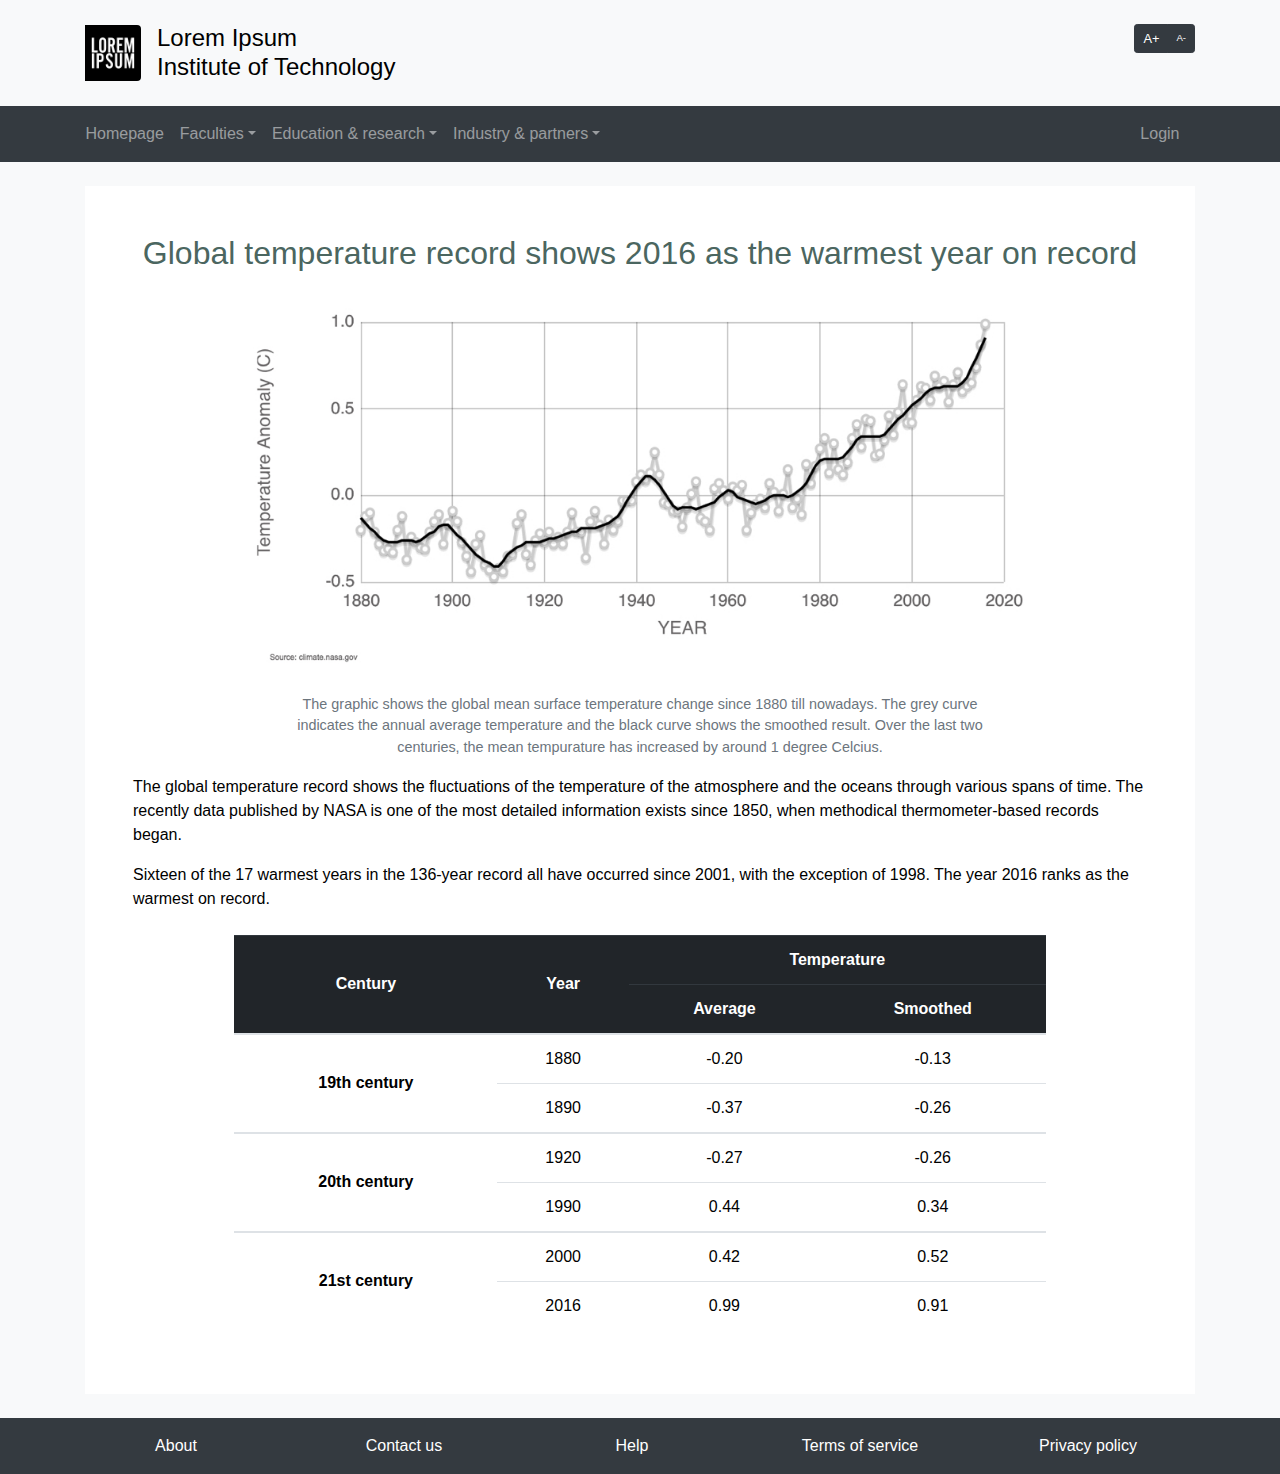
==== src/article.html @ cc1d7dc4 "table headers th and scope" ====
<!DOCTYPE html>
<html lang="en" id="root">

<head>
    <meta charset="UTF-8">
    <meta name="viewport" content="width=device-width, initial-scale=1, shrink-to-fit=no">
    <meta http-equiv="X-UA-Compatible" content="ie=edge">
    <title>Lorem Ipsum Institute of Technolgoy</title>
    <link href="./css/bootstrap.css" rel="stylesheet">
    <link href="./css/common.css" rel="stylesheet">
    <link href="./css/article.css" rel="stylesheet">
</head>

<body class="d-flex flex-column bg-light">
    <header role="banner">
        <div class="container-fluid d-none d-lg-block my-4 header">
            <div class="container">
                <div class="row no-gutters">
                    <div class="col-8 media">
                        <img class="align-self-center mr-3 rounded-right logo" src="./img/logo.jpg">
                        <div class="media-body align-self-center">
                            <div class="mb-0 title">Lorem Ipsum
                                <br>Institute of Technology
                            </div>
                        </div>
                    </div>
                    <div class="col-4">
                        <div class="btn-toolbar justify-content-end">
                            <div class="btn-group btn-group-sm">
                                <button class="btn btn-dark font-increase-button" id="font-increase-button">A+</button>
                                <button class="btn btn-dark font-decrease-button" id="font-decrease-button">A-</button>
                            </div>
                        </div>
                    </div>
                </div>
            </div>
        </div>
    </header>
    <nav role="navigation">
        <div class="container-fluid bg-dark nav">
            <div class="container">
                <div class="navbar navbar-dark bg-dark navbar-expand-lg px-0">
                    <div class="navbar-brand d-lg-none">
                        <img class="rounded-right" src="./img/logo.jpg" width="40" height="40">
                    </div>
                    <button class="navbar-toggler" type="button">
                        <span class="navbar-toggler-icon"></span>
                    </button>
                    <div class="collapse navbar-collapse" id="nav-bar-content">
                        <div class="navbar-nav mr-auto">
                            <div class="nav-item">
                                <a class="nav-link" href="./">Homepage</a>
                            </div>
                            <div class="nav-item dropdown">
                                <a class="nav-link dropdown-toggle" href="#" id="nav-bar-faculties">Faculties</a>
                                <div class="dropdown-menu">
                                    <div>
                                        <a class="dropdown-item" href="./empty.html?title=Applied+sciences">Applied sciences</a>
                                    </div>
                                    <div>
                                        <a class="dropdown-item" href="./empty.html?title=Architecture+%26+planning">Architecture &amp; planning</a>
                                    </div>
                                    <div>
                                        <a class="dropdown-item" href="./empty.html?title=Construction+%26+environment">Construction &amp; environment</a>
                                    </div>
                                    <div>
                                        <a class="dropdown-item" href="./empty.html?title=Engineering">Engineering</a>
                                    </div>
                                    <div>
                                        <a class="dropdown-item" href="./empty.html?title=Health+%26+social+sciences">Health &amp; social sciences</a>
                                    </div>
                                </div>
                            </div>
                            <div class="nav-item dropdown">
                                <a class="nav-link dropdown-toggle" href="#" id="nav-bar-education">Education &amp; research</a>
                                <div class="dropdown-menu">
                                    <div>
                                        <a class="dropdown-item" href="./empty.html?title=Bachelor">Bachelor</a>
                                    </div>
                                    <div>
                                        <a class="dropdown-item" href="./empty.html?title=Master">Master</a>
                                    </div>
                                    <div>
                                        <a class="dropdown-item" href="./empty.html?title=Continuing+education">Continuing education</a>
                                    </div>
                                    <div>
                                        <a class="dropdown-item" href="./empty.html?title=Doctorate">Doctorate</a>
                                    </div>
                                </div>
                            </div>
                            <div class="nav-item dropdown">
                                <a class="nav-link dropdown-toggle" href="#" id="nav-bar-industry">Industry &amp; partners</a>
                                <div class="dropdown-menu">
                                    <div>
                                        <a class="dropdown-item" href="./empty.html?title=Public+relations">Public relations</a>
                                    </div>
                                    <div>
                                        <a class="dropdown-item" href="./empty.html?title=Commercialization">Commercialization</a>
                                    </div>
                                    <div>
                                        <a class="dropdown-item" href="./empty.html?title=Sponsors+%26+partners">Sponsors &amp; partners</a>
                                    </div>
                                </div>
                            </div>
                        </div>
                        <div class="navbar-nav">
                            <div class="nav-item">
                                <a class="nav-link" href="./login.html">Login</a>
                            </div>
                        </div>
                    </div>
                </div>
                <div class="d-lg-none">
                    <div class="btn-toolbar justify-content-end">
                        <div class="btn-group btn-group-sm">
                            <button class="btn btn-dark text-white font-increase-button" id="font-increase-button-1">A+</button>
                            <button class="btn btn-dark text-white font-decrease-button" id="font-decrease-button-1">A-</button>
                        </div>
                    </div>
                </div>
            </div>
        </div>
    </nav>
    <main role="main">
        <div class="container mt-4 main" id="main">
            <article role="article">
                <div class="p-5 bg-white">
                    <h1 class="text-primary text-center mb-4 title">Global temperature record shows 2016 as the warmest year on record</h1>
                    <div class="text-center wrapper">
                        <img src="./img/temperature.jpg" class="figure-img img-fluid">
                        <p class="figure-caption text-center px-5">The graphic shows the global mean surface temperature change since 1880 till nowadays. The grey curve indicates
                            the annual average temperature and the black curve shows the smoothed result. Over the last two centuries,
                            the mean tempurature has increased by around 1 degree Celcius.</p>
                    </div>
                    <p>The global temperature record shows the fluctuations of the temperature of the atmosphere and the oceans through
                        various spans of time. The recently data published by NASA is one of the most detailed information exists
                        since 1850, when methodical thermometer-based records began.
                    </p>
                    <p>Sixteen of the 17 warmest years in the 136-year record all have occurred since 2001, with the exception of 1998.
                        The year 2016 ranks as the warmest on record.</p>
                    <div class="table-responsive mt-4 wrapper">
                        <table class="table text-center">
                            <col>
                            <col>
                            <colgroup span="2"></colgroup>
                            <tbody class="thead-dark">
                                <tr>
                                    <th scope="col" class="align-middle" rowspan="2">Century</th>
                                    <th scope="col" class="align-middle" rowspan="2">Year</th>
                                    <th scope="colgroup" class="align-middle" colspan="2">Temperature</th>
                                </tr>
                                <tr>
                                    <th scope="col" class="align-middle">Average</th>
                                    <th scope="col" class="align-middle">Smoothed</th>
                                </tr>
                            </tbody>
                            <tbody>
                                <tr>
                                    <th scope="rowgroup" class="align-middle" rowspan="2">19th century</th>
                                    <td>1880</td>
                                    <td>-0.20</td>
                                    <td>-0.13</td>
                                </tr>
                                <tr>
                                    <td>1890</td>
                                    <td>-0.37</td>
                                    <td>-0.26</td>
                                </tr>
                            </tbody>
                            <tbody>
                                <tr>
                                    <th scope="rowgrup" class="align-middle" rowspan="2">20th century</th>
                                    <td>1920</td>
                                    <td>-0.27</td>
                                    <td>-0.26</td>
                                </tr>
                                <tr>
                                    <td>1990</td>
                                    <td>0.44</td>
                                    <td>0.34</td>
                                </tr>
                            </tbody>
                            <tbody>
                                <tr>
                                    <th scope="rowgroup" class="align-middle" rowspan="2">21st century</td>
                                    <td>2000</td>
                                    <td>0.42</td>
                                    <td>0.52</td>
                                </tr>
                                <tr>
                                    <td>2016</td>
                                    <td>0.99</td>
                                    <td>0.91</td>
                                </tr>
                            </tbody>
                        </table>
                    </div>
                </div>
            </article>
        </div>
    </main>

    <footer role="contentinfo">
        <div class="container-fluid bg-dark mt-4 footer">
            <div class="container text-center py-3">
                <div class="row justify-content-around">
                    <a class="col-12 col-md mr-3 text-white" href="./empty.html?title=About">About</a>
                    <a class="col-12 col-md mr-3 text-white" href="./empty.html?title=Contact+us">Contact us</a>
                    <a class="col-12 col-md mr-3 text-white" href="./empty.html?title=Help">Help</a>
                    <a class="col-12 col-md mr-3 text-white" href="./empty.html?title=Terms+of+services">Terms of service</a>
                    <a class="col-12 col-md mr-3 text-white" href="./empty.html?title=Privacy+policy">Privacy policy</a>
                </div>
            </div>
        </div>
    </footer>

    <script type="text/javascript" src="./js/jquery.js"></script>
    <script type="text/javascript" src="./js/popper.js"></script>
    <script type="text/javascript" src="./js/bootstrap.js"></script>
    <script type="text/javascript" src="./js/common.js"></script>
    <script type="text/javascript" src="./js/article.js"></script>
</body>

</html>
---- src/css/common.css ----
html {
    font-size: 1rem
}

body,
html {
    height: 100%
}


body div,
body p {
    color: #000000
}

body a {
    color: #4b6660
}

body a:hover {
    color: #548958
}

.title {
    font-size: 2rem;
    font-weight: 100
}

.subtitle {
    font-size: 1.2rem
}

.header .logo {
    height: 3.5rem;
    width: 3.5rem
}

.header .title {
    font-size: 1.5rem;
    line-height: 1.8rem
}

.header .font-increase-button,
.nav .font-increase-button {
    font-size: .8rem
}

.header .font-decrease-button,
.nav .font-decrease-button {
    font-size: .6rem
}

.footer,
.header,
.nav {
    flex: 0 0 auto
}

.main {
    flex: 1 0 auto
}
---- src/css/article.css ----
.main .wrapper {
    margin: auto;
    width: 80%
}
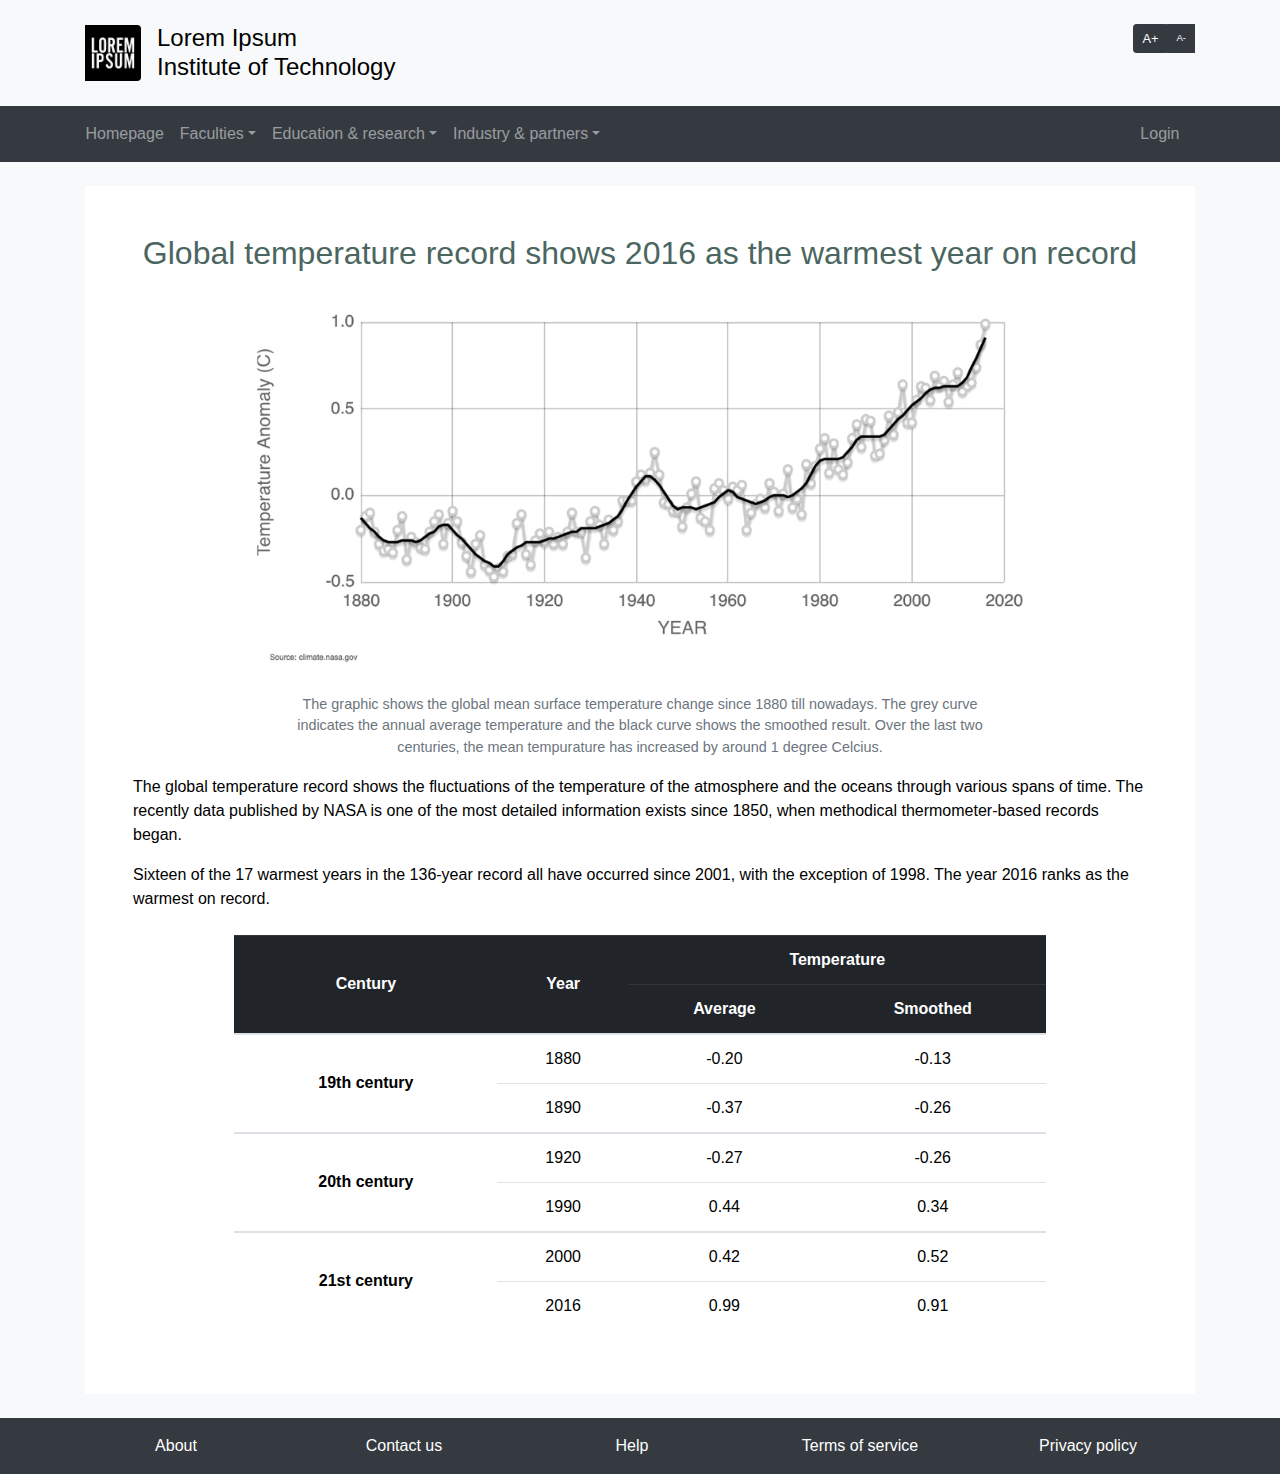
==== commit 3604ea3b: "increase/decrease font size" ====
--- a/src/article.html
+++ b/src/article.html
@@ -12,7 +12,7 @@
 </head>
 
 <body class="d-flex flex-column bg-light">
-    <header role="banner">
+    <header role="banner" id="header">
         <div class="container-fluid d-none d-lg-block my-4 header">
             <div class="container">
                 <div class="row no-gutters">
@@ -27,16 +27,23 @@
                     <div class="col-4">
                         <div class="btn-toolbar justify-content-end">
                             <div class="btn-group btn-group-sm">
-                                <button class="btn btn-dark font-increase-button" id="font-increase-button">A+</button>
-                                <button class="btn btn-dark font-decrease-button" id="font-decrease-button">A-</button>
-                            </div>
+                                <button class="btn btn-dark font-increase-button" id="font-increase-button" role="button" aria-describedby="increase-font-tooltip">A+</button>
+                                <div hidden id="increase-font-tooltip" role="tooltip">
+                                    Increase the font size.
+                                </div>
+                                <button class="btn btn-dark font-decrease-button" id="font-decrease-button" role="button" aria-describedby="decrease-font-tooltip">A-</button>
+                                <div hidden id="decrease-font-tooltip" role="tooltip">
+                                    Increase the font size.
+                                </div>
+                            </div>
+
                         </div>
                     </div>
                 </div>
             </div>
         </div>
     </header>
-    <nav role="navigation">
+    <nav role="navigation" id="nav">
         <div class="container-fluid bg-dark nav">
             <div class="container">
                 <div class="navbar navbar-dark bg-dark navbar-expand-lg px-0">
@@ -110,19 +117,11 @@
                         </div>
                     </div>
                 </div>
-                <div class="d-lg-none">
-                    <div class="btn-toolbar justify-content-end">
-                        <div class="btn-group btn-group-sm">
-                            <button class="btn btn-dark text-white font-increase-button" id="font-increase-button-1">A+</button>
-                            <button class="btn btn-dark text-white font-decrease-button" id="font-decrease-button-1">A-</button>
-                        </div>
-                    </div>
-                </div>
             </div>
         </div>
     </nav>
-    <main role="main">
-        <div class="container mt-4 main" id="main">
+    <main role="main" id="main">
+        <div class="container mt-4 main">
             <article role="article">
                 <div class="p-5 bg-white">
                     <h1 class="text-primary text-center mb-4 title">Global temperature record shows 2016 as the warmest year on record</h1>
@@ -200,7 +199,7 @@
         </div>
     </main>
 
-    <footer role="contentinfo">
+    <footer role="contentinfo" id="footer">
         <div class="container-fluid bg-dark mt-4 footer">
             <div class="container text-center py-3">
                 <div class="row justify-content-around">
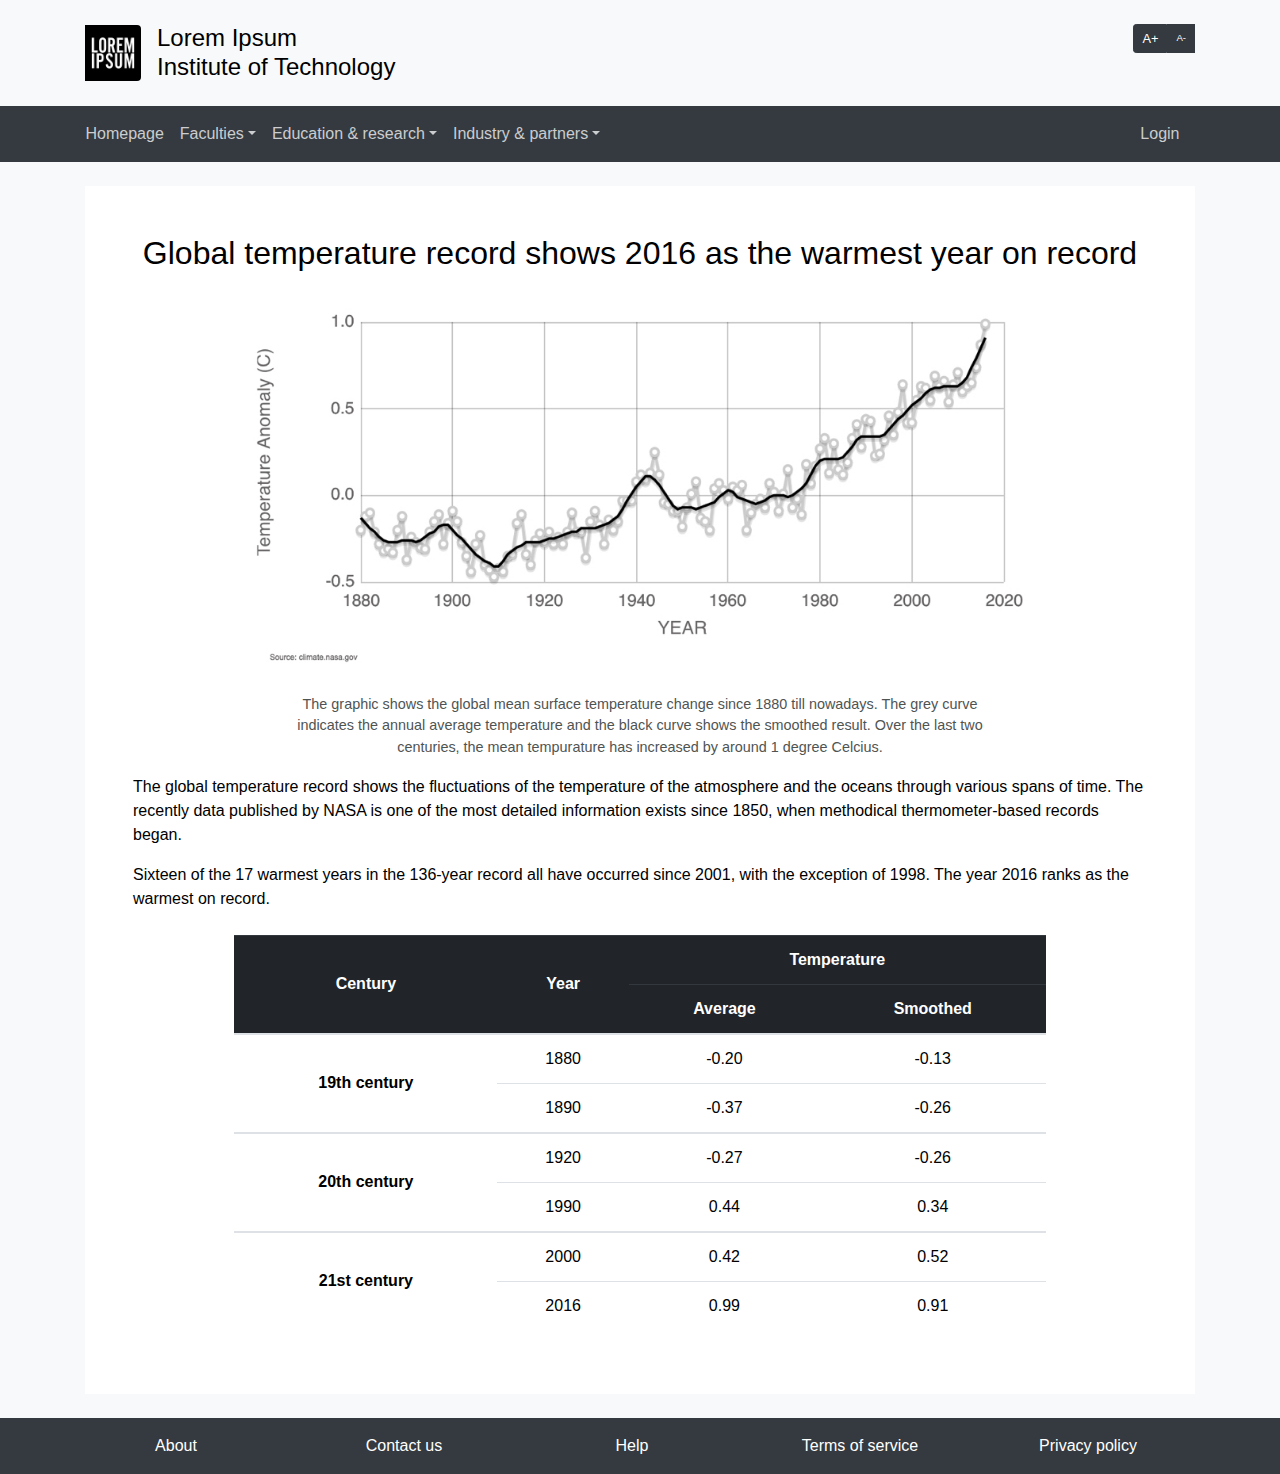
==== commit 2beb5196: "SPACE and ESC fixes" ====
--- a/src/article.html
+++ b/src/article.html
@@ -5,7 +5,7 @@
     <meta charset="UTF-8">
     <meta name="viewport" content="width=device-width, initial-scale=1, shrink-to-fit=no">
     <meta http-equiv="X-UA-Compatible" content="ie=edge">
-    <title>Lorem Ipsum Institute of Technolgoy</title>
+    <title> Global Temperature Record | Lorem Ipsum Institute of Technolgoy</title>
     <link href="./css/bootstrap.css" rel="stylesheet">
     <link href="./css/common.css" rel="stylesheet">
     <link href="./css/article.css" rel="stylesheet">
@@ -17,7 +17,7 @@
             <div class="container">
                 <div class="row no-gutters">
                     <div class="col-8 media">
-                        <img class="align-self-center mr-3 rounded-right logo" src="./img/logo.jpg">
+                        <img class="align-self-center mr-3 rounded-right logo" src="./img/logo.jpg" alt="">
                         <div class="media-body align-self-center">
                             <div class="mb-0 title">Lorem Ipsum
                                 <br>Institute of Technology
@@ -48,73 +48,74 @@
             <div class="container">
                 <div class="navbar navbar-dark bg-dark navbar-expand-lg px-0">
                     <div class="navbar-brand d-lg-none">
-                        <img class="rounded-right" src="./img/logo.jpg" width="40" height="40">
-                    </div>
-                    <button class="navbar-toggler" type="button">
+                        <img class="rounded-right" src="./img/logo.jpg" width="40" height="40" alt="">
+                    </div>
+                    <button class="navbar-toggler" type="button" role="button" aria-labelledby="navbar-toggler-menu">
                         <span class="navbar-toggler-icon"></span>
+                        <div role="tooltip" hidden id="navbar-toggler-menu">Toggle the navigation bar menu</div>
                     </button>
                     <div class="collapse navbar-collapse" id="nav-bar-content">
-                        <div class="navbar-nav mr-auto">
-                            <div class="nav-item">
+                        <ul class="navbar-nav mr-auto">
+                            <li class="nav-item">
                                 <a class="nav-link" href="./">Homepage</a>
-                            </div>
-                            <div class="nav-item dropdown">
-                                <a class="nav-link dropdown-toggle" href="#" id="nav-bar-faculties">Faculties</a>
-                                <div class="dropdown-menu">
-                                    <div>
+                            </li>
+                            <li class="nav-item dropdown">
+                                <a class="nav-link dropdown-toggle" href="#" id="nav-bar-faculties" aria-haspopup="true" aria-expanded="false">Faculties</a>
+                                <ul class="dropdown-menu"  >
+                                    <li>
                                         <a class="dropdown-item" href="./empty.html?title=Applied+sciences">Applied sciences</a>
-                                    </div>
-                                    <div>
+                                    </li>
+                                    <li>
                                         <a class="dropdown-item" href="./empty.html?title=Architecture+%26+planning">Architecture &amp; planning</a>
-                                    </div>
-                                    <div>
+                                    </li>
+                                    <li>
                                         <a class="dropdown-item" href="./empty.html?title=Construction+%26+environment">Construction &amp; environment</a>
-                                    </div>
-                                    <div>
+                                    </li>
+                                    <li>
                                         <a class="dropdown-item" href="./empty.html?title=Engineering">Engineering</a>
-                                    </div>
-                                    <div>
+                                    </li>
+                                    <li>
                                         <a class="dropdown-item" href="./empty.html?title=Health+%26+social+sciences">Health &amp; social sciences</a>
-                                    </div>
-                                </div>
-                            </div>
-                            <div class="nav-item dropdown">
-                                <a class="nav-link dropdown-toggle" href="#" id="nav-bar-education">Education &amp; research</a>
-                                <div class="dropdown-menu">
-                                    <div>
+                                    </li>
+                                </ul>
+                            </li>
+                            <li class="nav-item dropdown" >
+                                <a class="nav-link dropdown-toggle" href="#" id="nav-bar-education" aria-haspopup="true" aria-expanded="false">Education &amp; research</a>
+                                <ul class="dropdown-menu">
+                                    <li>
                                         <a class="dropdown-item" href="./empty.html?title=Bachelor">Bachelor</a>
-                                    </div>
-                                    <div>
+                                    </li>
+                                    <li>
                                         <a class="dropdown-item" href="./empty.html?title=Master">Master</a>
-                                    </div>
-                                    <div>
+                                    </li>
+                                    <li>
                                         <a class="dropdown-item" href="./empty.html?title=Continuing+education">Continuing education</a>
-                                    </div>
-                                    <div>
+                                    </li>
+                                    <li>
                                         <a class="dropdown-item" href="./empty.html?title=Doctorate">Doctorate</a>
-                                    </div>
-                                </div>
-                            </div>
-                            <div class="nav-item dropdown">
+                                    </li>
+                                </ul>
+                            </li>
+                            <li class="nav-item dropdown"  aria-haspopup="true" aria-expanded="false">
                                 <a class="nav-link dropdown-toggle" href="#" id="nav-bar-industry">Industry &amp; partners</a>
-                                <div class="dropdown-menu">
-                                    <div>
+                                <ul class="dropdown-menu">
+                                    <li>
                                         <a class="dropdown-item" href="./empty.html?title=Public+relations">Public relations</a>
-                                    </div>
-                                    <div>
+                                    </li>
+                                    <li>
                                         <a class="dropdown-item" href="./empty.html?title=Commercialization">Commercialization</a>
-                                    </div>
-                                    <div>
+                                    </li>
+                                    <li>
                                         <a class="dropdown-item" href="./empty.html?title=Sponsors+%26+partners">Sponsors &amp; partners</a>
-                                    </div>
-                                </div>
-                            </div>
-                        </div>
-                        <div class="navbar-nav">
-                            <div class="nav-item">
+                                    </li>
+                                </ul>
+                            </li>
+                        </ul>
+                        <ul class="navbar-nav">
+                            <li class="nav-item">
                                 <a class="nav-link" href="./login.html">Login</a>
-                            </div>
-                        </div>
+                            </li>
+                        </ul>
                     </div>
                 </div>
             </div>
@@ -126,10 +127,14 @@
                 <div class="p-5 bg-white">
                     <h1 class="text-primary text-center mb-4 title">Global temperature record shows 2016 as the warmest year on record</h1>
                     <div class="text-center wrapper">
-                        <img src="./img/temperature.jpg" class="figure-img img-fluid">
-                        <p class="figure-caption text-center px-5">The graphic shows the global mean surface temperature change since 1880 till nowadays. The grey curve indicates
-                            the annual average temperature and the black curve shows the smoothed result. Over the last two centuries,
-                            the mean tempurature has increased by around 1 degree Celcius.</p>
+                        <figure>
+                        <img src="./img/temperature.jpg" class="figure-img img-fluid" alt="Line chart of global annual temperature">
+                        <figcaption>
+                            <p class="figure-caption text-center px-5">The graphic shows the global mean surface temperature change since 1880 till nowadays. The grey curve indicates
+                                the annual average temperature and the black curve shows the smoothed result. Over the last two centuries,
+                                the mean tempurature has increased by around 1 degree Celcius.</p>
+                        </figcaption>
+                        </figure>
                     </div>
                     <p>The global temperature record shows the fluctuations of the temperature of the atmosphere and the oceans through
                         various spans of time. The recently data published by NASA is one of the most detailed information exists
@@ -139,8 +144,6 @@
                         The year 2016 ranks as the warmest on record.</p>
                     <div class="table-responsive mt-4 wrapper">
                         <table class="table text-center">
-                            <col>
-                            <col>
                             <colgroup span="2"></colgroup>
                             <tbody class="thead-dark">
                                 <tr>
@@ -168,7 +171,7 @@
                             </tbody>
                             <tbody>
                                 <tr>
-                                    <th scope="rowgrup" class="align-middle" rowspan="2">20th century</th>
+                                    <th scope="rowgroup" class="align-middle" rowspan="2">20th century</th>
                                     <td>1920</td>
                                     <td>-0.27</td>
                                     <td>-0.26</td>
@@ -181,7 +184,7 @@
                             </tbody>
                             <tbody>
                                 <tr>
-                                    <th scope="rowgroup" class="align-middle" rowspan="2">21st century</td>
+                                    <th scope="rowgroup" class="align-middle" rowspan="2">21st century</th>
                                     <td>2000</td>
                                     <td>0.42</td>
                                     <td>0.52</td>
--- a/src/css/common.css
+++ b/src/css/common.css
@@ -14,11 +14,27 @@
 }
 
 body a {
-    color: #4b6660
+    color: #435B55
 }
 
-body a:hover {
-    color: #548958
+.text-primary {
+    color: #000000 !important;
+    font-weight: 300 !important;
+}
+
+.text-info {
+    color: #000000 !important
+}
+
+.date,
+.figure-caption {
+    font-size: 90%;
+    color: #4F5453;
+}
+
+label {
+    font-size: 80%;
+    color: #4F5453
 }
 
 .title {
@@ -59,3 +75,30 @@
 .main {
     flex: 1 0 auto
 }
+
+.form-error {
+    font-size: 80%;
+    margin-bottom: .5rem !important;
+}
+
+.nav-link {
+    color: hsla(0, 0%, 100%, .75) !important;
+}
+
+.nav-link:hover {
+    color: hsla(0, 0%, 100%, 1) !important;
+}
+
+.skip-to-content-link a{
+    background: #e77e23;
+    height: 30px;
+    left: 50%;
+    padding: 8px;
+    position: absolute;
+    transform: translateY(-100%);
+    transition: transform 0.3s;
+}
+
+.skip-to-content-link a:focus {
+    transform: translateY(0%);
+}
